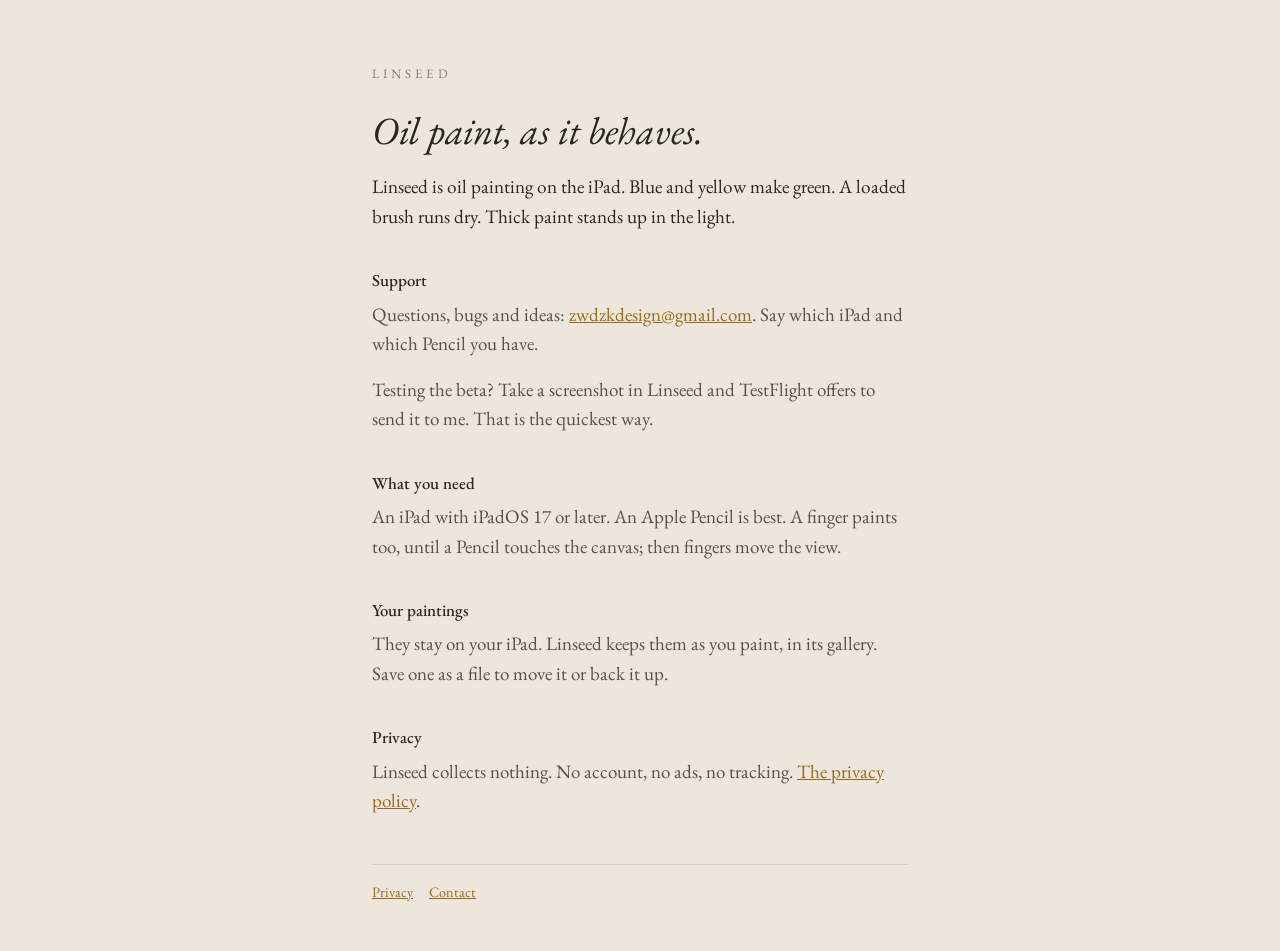
==== index.html @ 97f6e2db "Linseed's support page and privacy policy Co-Authored-By: Claude Opus 5.5 <noreply@anthropic.com>" ====
<!doctype html>
<html lang="en">
<head>
<meta charset="utf-8">
<meta name="viewport" content="width=device-width, initial-scale=1">
<title>Linseed</title>
<meta name="description" content="Linseed: oil painting on the iPad, with paint that behaves like paint.">
<link rel="preconnect" href="https://fonts.googleapis.com">
<link rel="preconnect" href="https://fonts.gstatic.com" crossorigin>
<link href="https://fonts.googleapis.com/css2?family=EB+Garamond:ital,wght@0,400;0,500;1,400&display=swap" rel="stylesheet">
<link rel="stylesheet" href="style.css">
</head>
<body>
<main>
<p class="mark">Linseed</p>
<h1>Oil paint, as it behaves.</h1>
<p class="lede">Linseed is oil painting on the iPad. Blue and yellow make green. A loaded brush runs dry. Thick paint stands up in the light.</p>

<h2>Support</h2>
<p>Questions, bugs and ideas: <a href="mailto:zwdzkdesign@gmail.com">zwdzkdesign@gmail.com</a>. Say which iPad and which Pencil you have.</p>
<p>Testing the beta? Take a screenshot in Linseed and TestFlight offers to send it to me. That is the quickest way.</p>

<h2>What you need</h2>
<p>An iPad with iPadOS 17 or later. An Apple Pencil is best. A finger paints too, until a Pencil touches the canvas; then fingers move the view.</p>

<h2>Your paintings</h2>
<p>They stay on your iPad. Linseed keeps them as you paint, in its gallery. Save one as a file to move it or back it up.</p>

<h2>Privacy</h2>
<p>Linseed collects nothing. No account, no ads, no tracking. <a href="privacy.html">The privacy policy</a>.</p>

<footer><a href="privacy.html">Privacy</a><a href="mailto:zwdzkdesign@gmail.com">Contact</a></footer>
</main>
</body>
</html>
---- style.css ----
:root {
  --paper: #ece6dc;
  --ink: #2b2622;
  --soft: #5b5047;
  --faint: #8a7d70;
  --rule: #d6cdbf;
  --accent: #9a6a1c;
}
@media (prefers-color-scheme: dark) {
  :root {
    --paper: #1f1c19;
    --ink: #ece6dc;
    --soft: #c4b9ab;
    --faint: #8f8476;
    --rule: #3a342e;
    --accent: #d9a54a;
  }
}
* { box-sizing: border-box; }
html { -webkit-text-size-adjust: 100%; }
body {
  margin: 0;
  background: var(--paper);
  color: var(--ink);
  font: 19px/1.55 "EB Garamond", Georgia, serif;
}
main { max-width: 36rem; margin: 0 auto; padding: 4rem 1.25rem 3rem; }
.mark { letter-spacing: 0.32em; text-transform: uppercase; font-size: 0.8rem; color: var(--faint); margin: 0 0 1.5rem; }
.mark a { color: inherit; text-decoration: none; }
h1 { font-weight: 400; font-style: italic; font-size: 2.4rem; line-height: 1.15; margin: 0 0 1.25rem; }
h2 { font-weight: 500; font-size: 1.05rem; margin: 2.25rem 0 0.4rem; }
p { margin: 0 0 1rem; color: var(--soft); }
p.lede { color: var(--ink); font-size: 1.2rem; }
a { color: var(--accent); }
footer { margin-top: 3rem; padding-top: 1rem; border-top: 1px solid var(--rule); font-size: 0.9rem; color: var(--faint); }
footer a { margin-right: 1rem; }
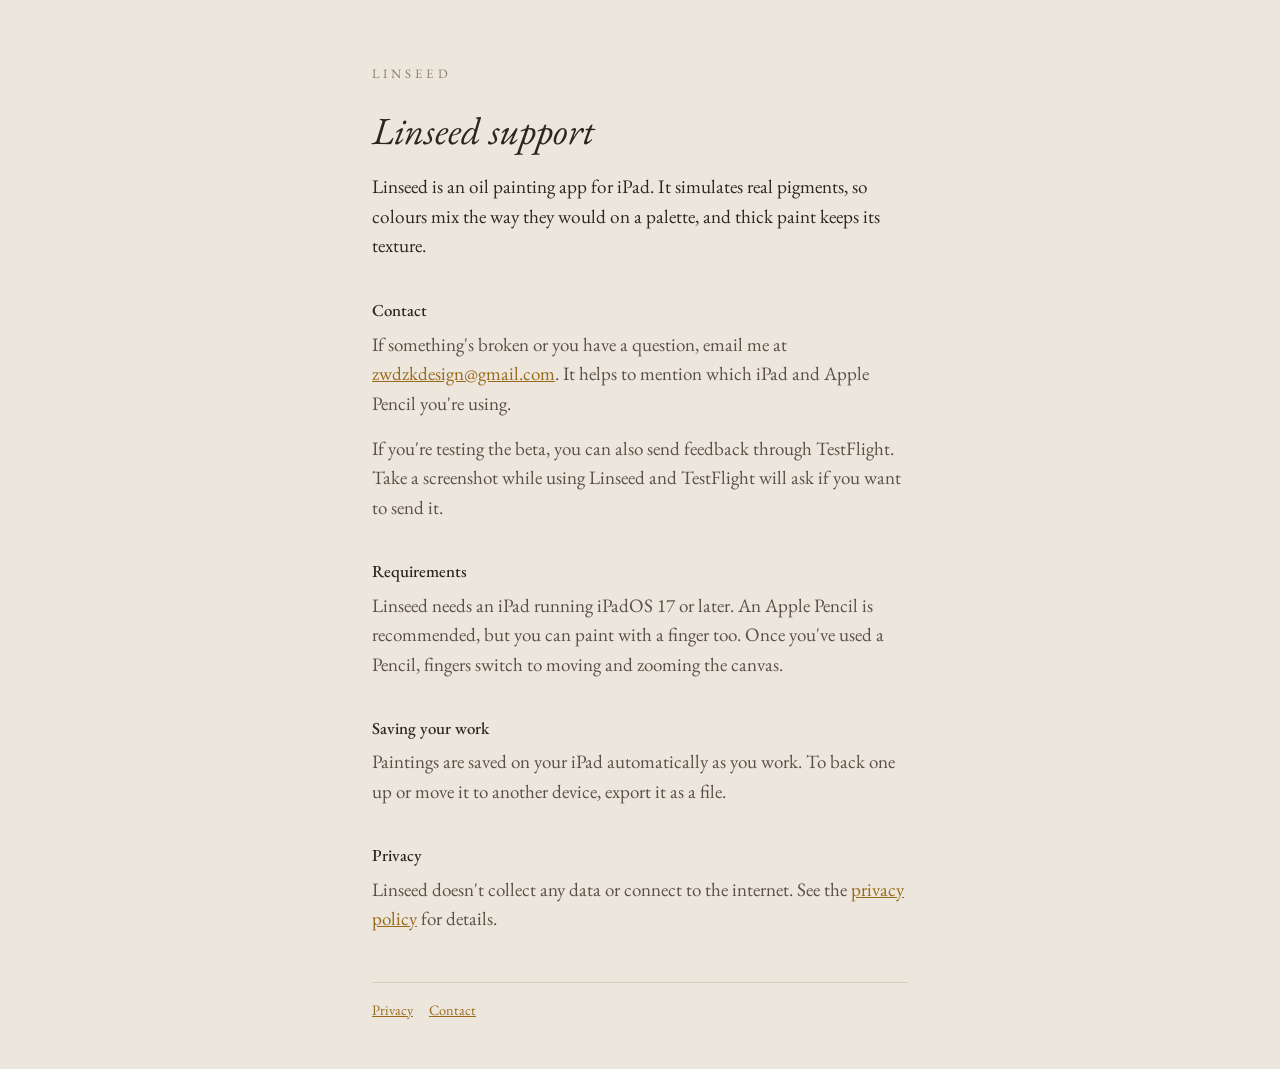
==== commit 89d54223: "Support page in a plainer voice Co-Authored-By: Claude Opus 5.5 <noreply@anthropic.com>" ====
--- a/index.html
+++ b/index.html
@@ -3,8 +3,8 @@
 <head>
 <meta charset="utf-8">
 <meta name="viewport" content="width=device-width, initial-scale=1">
-<title>Linseed</title>
-<meta name="description" content="Linseed: oil painting on the iPad, with paint that behaves like paint.">
+<title>Linseed Support</title>
+<meta name="description" content="Support for Linseed, an oil painting app for iPad.">
 <link rel="preconnect" href="https://fonts.googleapis.com">
 <link rel="preconnect" href="https://fonts.gstatic.com" crossorigin>
 <link href="https://fonts.googleapis.com/css2?family=EB+Garamond:ital,wght@0,400;0,500;1,400&display=swap" rel="stylesheet">
@@ -13,21 +13,21 @@
 <body>
 <main>
 <p class="mark">Linseed</p>
-<h1>Oil paint, as it behaves.</h1>
-<p class="lede">Linseed is oil painting on the iPad. Blue and yellow make green. A loaded brush runs dry. Thick paint stands up in the light.</p>
+<h1>Linseed support</h1>
+<p class="lede">Linseed is an oil painting app for iPad. It simulates real pigments, so colours mix the way they would on a palette, and thick paint keeps its texture.</p>
 
-<h2>Support</h2>
-<p>Questions, bugs and ideas: <a href="mailto:zwdzkdesign@gmail.com">zwdzkdesign@gmail.com</a>. Say which iPad and which Pencil you have.</p>
-<p>Testing the beta? Take a screenshot in Linseed and TestFlight offers to send it to me. That is the quickest way.</p>
+<h2>Contact</h2>
+<p>If something's broken or you have a question, email me at <a href="mailto:zwdzkdesign@gmail.com">zwdzkdesign@gmail.com</a>. It helps to mention which iPad and Apple Pencil you're using.</p>
+<p>If you're testing the beta, you can also send feedback through TestFlight. Take a screenshot while using Linseed and TestFlight will ask if you want to send it.</p>
 
-<h2>What you need</h2>
-<p>An iPad with iPadOS 17 or later. An Apple Pencil is best. A finger paints too, until a Pencil touches the canvas; then fingers move the view.</p>
+<h2>Requirements</h2>
+<p>Linseed needs an iPad running iPadOS 17 or later. An Apple Pencil is recommended, but you can paint with a finger too. Once you've used a Pencil, fingers switch to moving and zooming the canvas.</p>
 
-<h2>Your paintings</h2>
-<p>They stay on your iPad. Linseed keeps them as you paint, in its gallery. Save one as a file to move it or back it up.</p>
+<h2>Saving your work</h2>
+<p>Paintings are saved on your iPad automatically as you work. To back one up or move it to another device, export it as a file.</p>
 
 <h2>Privacy</h2>
-<p>Linseed collects nothing. No account, no ads, no tracking. <a href="privacy.html">The privacy policy</a>.</p>
+<p>Linseed doesn't collect any data or connect to the internet. See the <a href="privacy.html">privacy policy</a> for details.</p>
 
 <footer><a href="privacy.html">Privacy</a><a href="mailto:zwdzkdesign@gmail.com">Contact</a></footer>
 </main>
